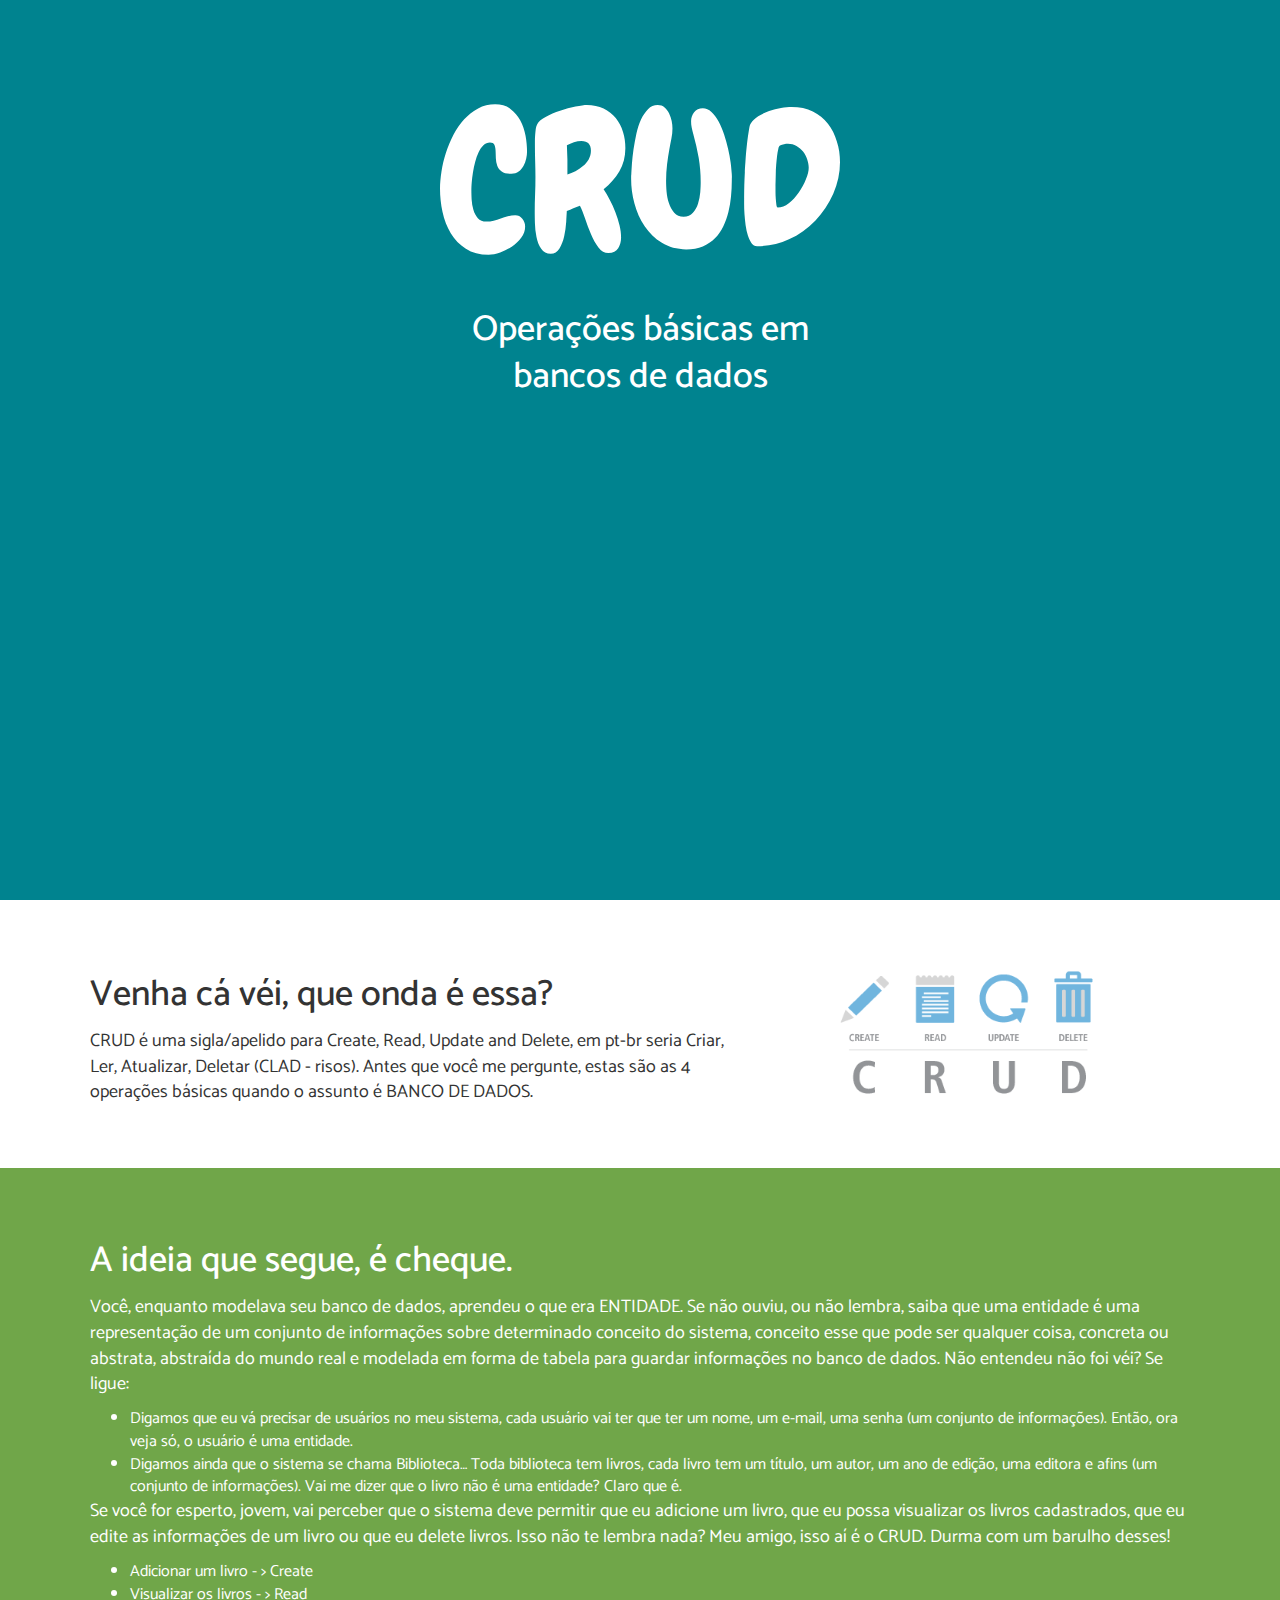
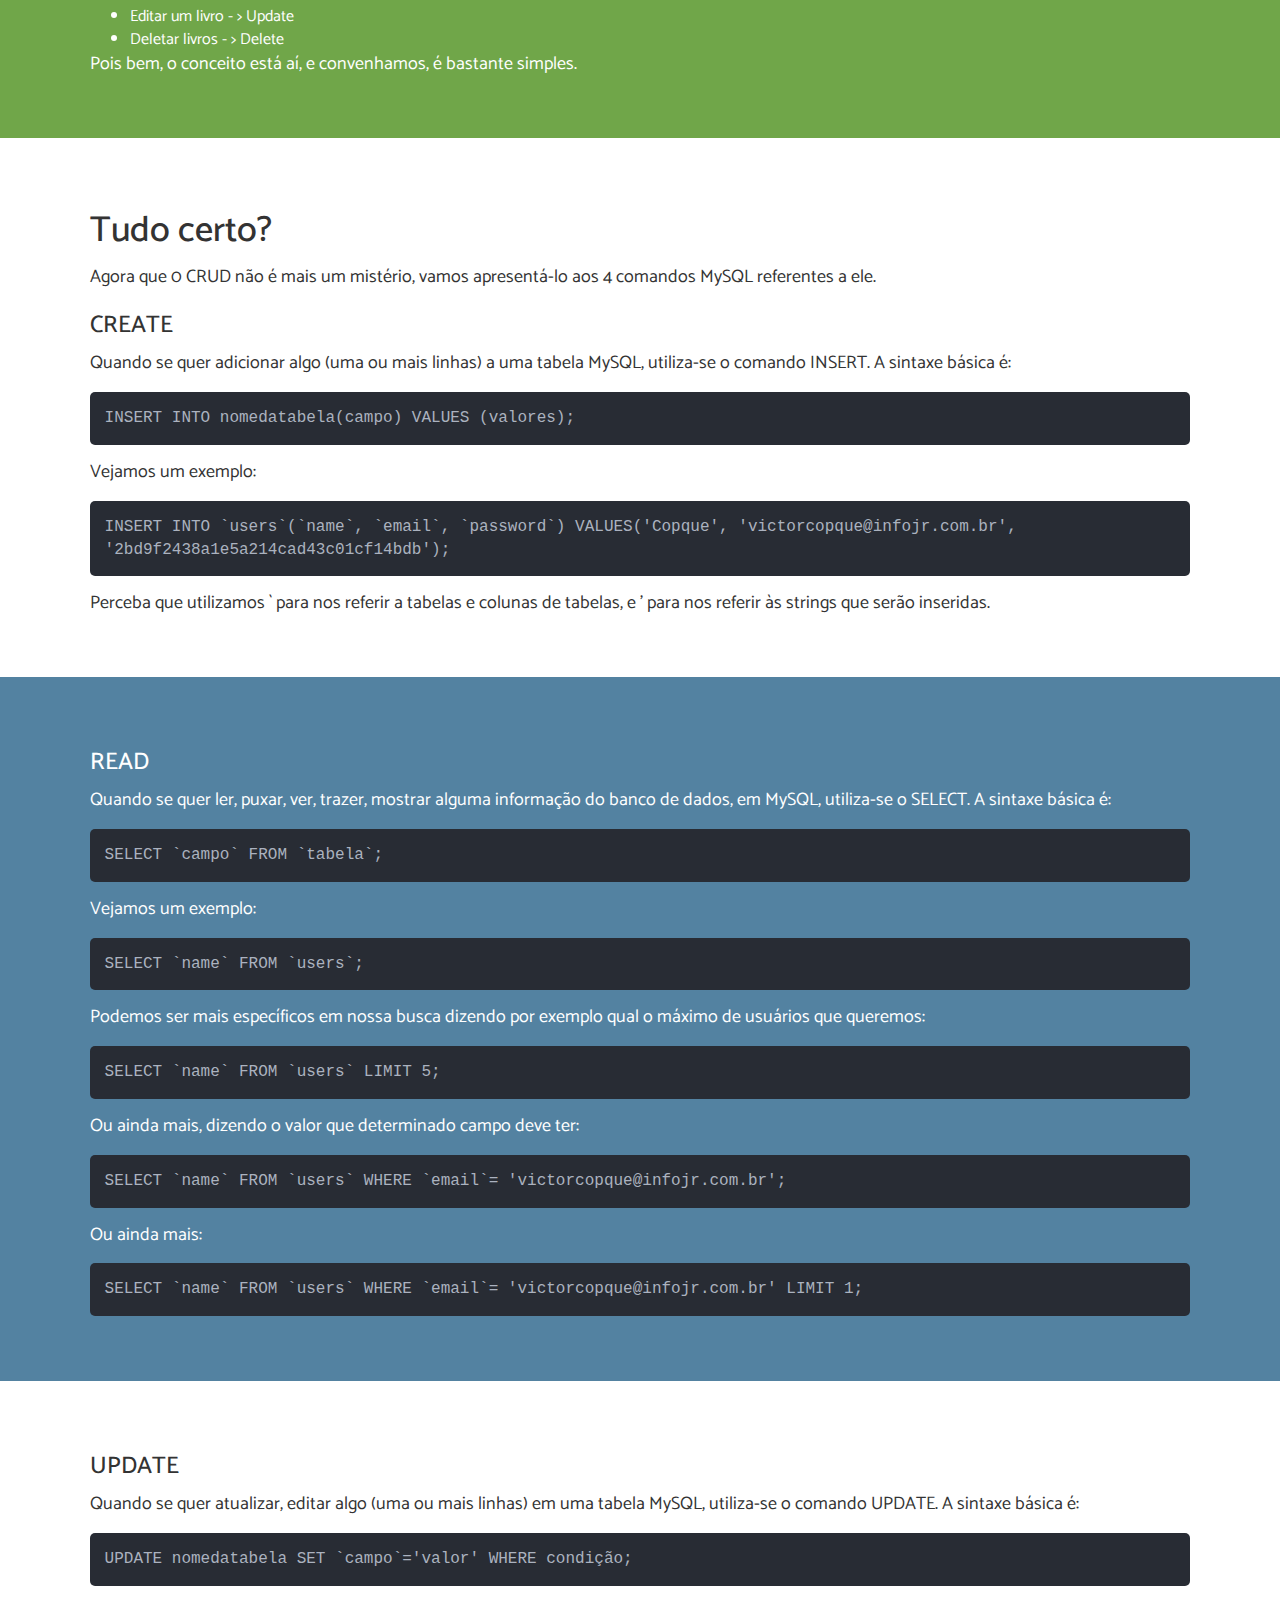
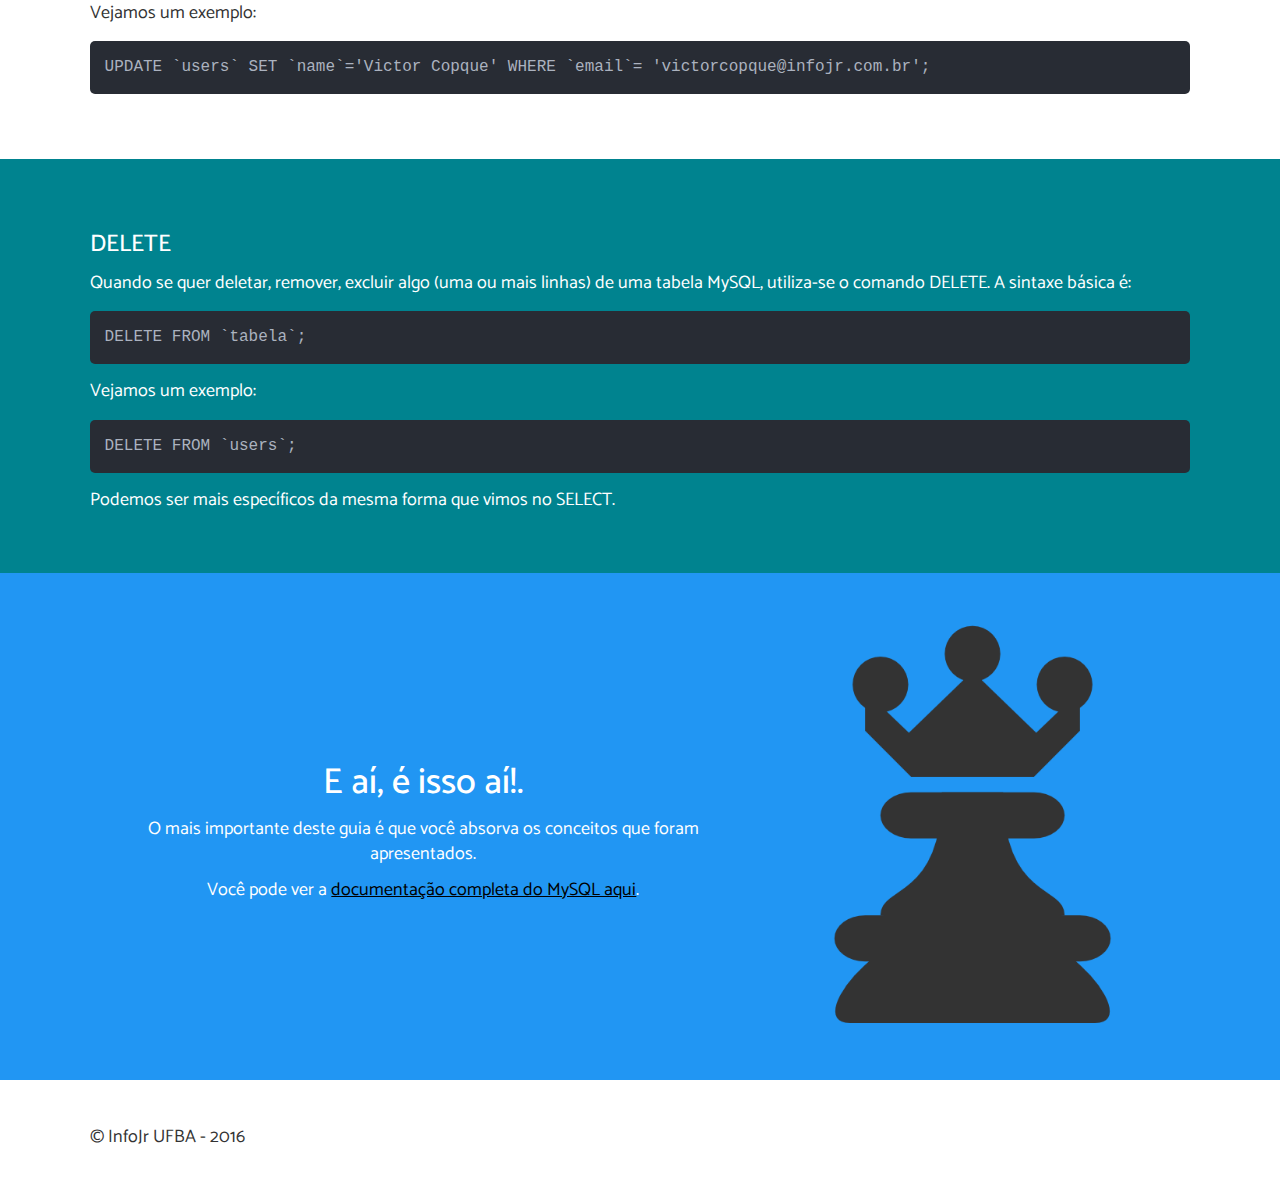
==== crud/index.html @ 47a041d0 "Inicia guia sobre CRUD" ====
<!DOCTYPE html>
<html>
    <head>
        <meta charset="utf-8">
        <link rel="stylesheet" href="assets/css/manualTrainee.css">
        <link rel="icon" type="image/png" href="assets/img/infojr-ico.svg">
        <title>Guias - MySQL</title>
    </head>
    <body>
        <section class="center full dark-blue">
            <div class="image">
                <img src="assets/img/crud.svg" alt="" />
                <h1>Operações básicas em bancos de dados</h1>
            </div>
        </section>
        <section>
            <div class="text">
                <h1>Venha cá véi, que onda é essa?</h1>
                <p>
                    CRUD é uma sigla/apelido para Create, Read, Update and Delete, em pt-br seria Criar, Ler, Atualizar, Deletar (CLAD - risos). Antes que você me pergunte, estas são as 4 operações básicas quando o assunto é BANCO DE DADOS.
                </p>
            </div>
            <div class="image">
                <img class="reduces" src="assets/img/crud.png" alt="" />
            </div>
        </section>
        <section class="green">
            <div>
                <h1>A ideia que segue, é cheque.</h1>
                <p>
                    Você, enquanto modelava seu banco de dados, aprendeu o que era ENTIDADE. Se não ouviu, ou não lembra, saiba que uma entidade é uma representação de um conjunto de informações sobre determinado conceito do sistema, conceito esse que pode ser qualquer coisa, concreta ou abstrata, abstraída do mundo real e modelada em forma de tabela para guardar informações no banco de dados. Não entendeu não foi véi? Se ligue:
                </p>
                <ul>
                    <li>
                        Digamos que eu vá precisar de usuários no meu sistema, cada usuário vai ter que ter um nome, um e-mail, uma senha (um conjunto de informações). Então, ora veja só, o usuário é uma entidade.
                    </li>
                    <li>
                        Digamos ainda que o sistema se chama Biblioteca… Toda biblioteca tem livros, cada livro tem um título, um autor, um ano de edição, uma editora e afins (um conjunto de informações). Vai me dizer que o livro não é uma entidade? Claro que é.
                    </li>
                </ul>
                <p>
                    Se você for esperto, jovem, vai perceber que o sistema deve permitir que eu adicione um livro, que eu possa visualizar os livros cadastrados, que eu edite as informações de um livro ou que eu delete livros. Isso não te lembra nada? Meu amigo, isso aí é o CRUD. Durma com um barulho desses!
                </p>
                <ul>
                    <li>Adicionar um livro - > Create</li>
                    <li>Visualizar os livros - > Read</li>
                    <li>Editar um livro - > Update</li>
                    <li>Deletar livros - > Delete</li>
                </ul>
                <p>Pois bem, o conceito está aí, e convenhamos, é bastante simples.</p>
            </div>
        </section>
        <section>
            <h1>Tudo certo?</h1>
            <p>
                Agora que 0 CRUD não é mais um mistério, vamos apresentá-lo aos 4 comandos MySQL referentes a ele.
            </p>
            <h3>CREATE</h3>
            <p>
                Quando se quer adicionar algo (uma ou mais linhas) a uma tabela MySQL, utiliza-se o comando INSERT. A sintaxe básica é:
            </p>
            <div class="code-block">
                <code>
                    INSERT INTO nomedatabela(campo) VALUES (valores);
                </code>
            </div>
            <p>
                Vejamos um exemplo:
            </p>
            <div class="code-block">
                <code>
                    INSERT INTO `users`(`name`, `email`, `password`) VALUES('Copque', 'victorcopque@infojr.com.br', '2bd9f2438a1e5a214cad43c01cf14bdb');
                </code>
            </div>
            <p>
                Perceba que utilizamos ` para nos referir a tabelas e colunas de tabelas, e ' para nos referir às strings que serão inseridas.
            </p>
        </section>
        <section class="mysql-blue">
            <h3>READ</h3>
            <p>
                Quando se quer ler, puxar, ver, trazer, mostrar alguma informação do banco de dados, em MySQL, utiliza-se o SELECT. A sintaxe básica é:
            </p>
            <div class="code-block">
                <code>
                    SELECT `campo` FROM `tabela`;
                </code>
            </div>
            <p>Vejamos um exemplo:</p>
            <div class="code-block">
                <code>
                    SELECT `name` FROM `users`;
                </code>
            </div>
            <p>
                Podemos ser mais específicos em nossa busca dizendo por exemplo qual o máximo de usuários que queremos:
            </p>
            <div class="code-block">
                <code>
                    SELECT `name` FROM `users` LIMIT 5;
                </code>
            </div>
            <p>Ou ainda mais, dizendo o valor que determinado campo deve ter:</p>
            <div class="code-block">
                <code>
                    SELECT `name` FROM `users` WHERE `email`= 'victorcopque@infojr.com.br';
                </code>
            </div>
            <p>Ou ainda mais:</p>
            <div class="code-block">
                <code>
                    SELECT `name` FROM `users` WHERE `email`= 'victorcopque@infojr.com.br' LIMIT 1;
                </code>
            </div>
        </section>
        <section>
            <h3>UPDATE</h3>
            <p>
                Quando se quer atualizar, editar algo (uma ou mais linhas) em uma tabela MySQL, utiliza-se o comando UPDATE. A sintaxe básica é:
            </p>
            <div class="code-block">
                <code>
                    UPDATE nomedatabela SET `campo`='valor' WHERE condição;
                </code>
            </div>
            <p>Vejamos um exemplo:</p>
            <div class="code-block">
                <code>
                    UPDATE `users` SET `name`='Victor Copque' WHERE `email`= 'victorcopque@infojr.com.br';
                </code>
            </div>
        </section>
        <section class="dark-blue">
            <h3>DELETE</h3>
            <p>
                Quando se quer deletar, remover, excluir algo (uma ou mais linhas) de uma tabela MySQL, utiliza-se o comando DELETE. A sintaxe básica é:
            </p>
            <div class="code-block">
                <code>
                    DELETE FROM `tabela`;
                </code>
            </div>
            <p>Vejamos um exemplo:</p>
            <div class="code-block">
                <code>
                    DELETE FROM `users`;
                </code>
            </div>
            <p>
                Podemos ser mais específicos da mesma forma que vimos no SELECT.
            </p>
        </section>

        <section class="blue center">
            <div class="text">
                <h1>
                    E aí, é isso aí!.
                </h1>
                <p>
                    O mais importante deste guia é que você absorva os conceitos que foram apresentados.
                </p>
                <p>
                    Você pode ver a <a style="color:#000" href="https://dev.mysql.com/doc/refman/5.5/en/" target="_blank">documentação completa do MySQL aqui</a>.
                </p>
            </div>
            <div class="image">
                <img src="assets/img/queen.png" alt="" />
            </div>
        </section>
        <footer>
            <p>
                © InfoJr UFBA - 2016
            </p>
        </footer>
    </body>
</html>
---- crud/assets/css/manualTrainee.css ----
@import url(https://fonts.googleapis.com/css?family=Catamaran:400,500,300,100,600,700,200,800);
/* Helpers */
.center-flex {
  display: flex;
  flex-flow: row wrap;
  justify-content: center; }
  .center-flex > * {
    margin: 7.5px; }

.start-flex {
  display: flex;
  flex-flow: row wrap;
  justify-content: flex-start; }
  .start-flex > * {
    margin: 7.5px; }

.end-flex {
  display: flex;
  flex-flow: row wrap;
  justify-content: flex-end; }
  .end-flex > * {
    margin: 7.5px; }

.btn, .btn-bounce-r, .btn-send {
  background-color: #FFF;
  border-radius: 3px;
  border: 1px solid;
  cursor: pointer;
  display: block;
  font-family: "Catamaran", Helvetica, Arial, sans-serif;
  font-size: 18px;
  margin: 15px auto;
  padding: 6px 20px; }

/* LAYOUTS - Page layout styles */
* {
  box-sizing: border-box;
  -moz-box-sizing: border-box;
  -webkit-box-sizing: border-box; }

html, body {
  width: 100%;
  height: 100%;
  margin: 0;
  padding: 0;
  color: #333; }

body {
  font-family: "Catamaran", Helvetica, Arial, sans-serif;
  font-size: 16px;
  line-height: 1.42857; }

textarea {
  resize: none; }

ul {
  margin: 0; }

section {
  width: 100%;
  padding: 50px 7%; }
  section:after {
    clear: both;
    content: "";
    display: block; }
  section .text, section .text-right {
    width: 60%;
    display: inline-block;
    vertical-align: middle; }
    section .text .image, section .text-right .image {
      display: inline-block;
      vertical-align: middle; }
  section .text-right {
    padding-left: 30px; }
  section .image {
    width: 39%;
    display: inline-block;
    vertical-align: middle;
    text-align: center;
    padding: 0 15px; }
    section .image figure {
      margin: 0; }
    section .image svg, section .image img {
      max-width: 100%; }
  @media (max-width: 768px) {
    section .text, section .text-right {
      width: 100%;
      text-align: justify;
      padding: 0; }
    section .image {
      width: 100%; }
      section .image svg, section .image img {
        max-width: 50%; } }

@media screen and (max-width: 520px) {
  section {
    overflow: hidden;
    padding: 50px 3% !important; } }
.bg {
  background-image: url("../img/app.png"); }
  .bg h1, .bg p, .bg b {
    background-color: #FFF; }

.center {
  text-align: center; }

.full {
  min-height: 100%; }

.justify {
  text-align: justify;
  background-color: #FFF;
  padding: 0 15px; }

.align-top {
  vertical-align: top !important; }

.w-box {
  padding: 30px;
  width: 80% !important;
  border: 1px solid #FFF;
  border-radius: 6px; }

video {
  width: 100%; }

.code-block {
  background-color: #282c34;
  border-radius: 5px;
  color: #abb2bf;
  display: block;
  margin: 15px 0;
  padding: 15px;
  text-align: left; }
  .code-block code {
    display: block; }
    .code-block code span {
      color: #3F4553; }

.sxs {
  display: none !important; }

@media (max-width: 520px) {
  .sxs {
    display: inline-block !important; } }
@media (max-width: 520px) {
  .hxs {
    display: none !important; } }
footer {
  background-color: #FFF;
  color: #333;
  padding-bottom: 30px;
  padding: 30px 7%;
  position: relative; }
  footer img {
    width: 150px;
    margin-bottom: 15px;
    filter: brightness(100); }
  footer p {
    margin-top: 15px;
    margin-bottom: 0; }

header {
  background-color: #7cb124;
  color: #FFF;
  height: 60px;
  padding: 0 7%;
  width: 100%; }
  header ul {
    padding: 0;
    margin: 0;
    list-style: none;
    float: right; }
  header li {
    display: inline-block;
    padding: 20px; }

h1, h2, h3 {
  margin-bottom: 10px;
  margin-top: 20px; }

h4, h5, h6 {
  margin-bottom: 10px;
  margin-top: 10px; }

h1, h2, h3, h4, h5, h6 {
  color: inherit;
  font-family: inherit;
  font-weight: 500;
  line-height: 1.3; }

h1 {
  font-size: 36px; }

h2 {
  font-size: 28px; }

h3 {
  font-size: 24px; }

h4 {
  font-size: 18px; }

h5 {
  font-size: 14px; }

h6 {
  font-size: 12px; }

p {
  font-size: 18px;
  margin: 0 0 10px; }

/* COMPONENTS */
.btn-bounce-r {
  color: #00BABA;
  vertical-align: middle;
  position: relative;
  -webkit-transform: translateZ(0);
  -moz-transform: translateZ(0);
  transform: translateZ(0);
  -webkit-transition: color 0.5s;
  -moz-transition: color 0.5s;
  transition: color 0.5s;
  -webkit-backface-visibility: hidden;
  -moz-backface-visibility: hidden;
  backface-visibility: hidden; }
  .btn-bounce-r:before {
    background-color: #00BABA;
    border-radius: 3px;
    bottom: 0;
    content: "";
    left: 0;
    position: absolute;
    right: 0;
    top: 0;
    z-index: -1;
    -webkit-transform: scaleX(0);
    -moz-transform: scaleX(0);
    transform: scaleX(0);
    -webkit-transition: transform 0.5s;
    -moz-transition: transform 0.5s;
    transition: transform 0.5s;
    -webkit-transform-origin: 50%;
    -moz-transform-origin: 50%;
    transform-origin: 50%; }
  .btn-bounce-r:hover {
    color: #FFF; }
    .btn-bounce-r:hover:before {
      -webkit-transform: scaleX(1);
      -moz-transform: scaleX(1);
      transform: scaleX(1);
      -webkit-transition-timing-function: cubic-bezier(0.52, 1.64, 0.37, 0.66);
      -moz-transition-timing-function: cubic-bezier(0.52, 1.64, 0.37, 0.66);
      transition-timing-function: cubic-bezier(0.52, 1.64, 0.37, 0.66); }
.btn-send {
  min-width: 30%;
  color: #314F4F;
  vertical-align: middle;
  position: relative;
  -webkit-transform: translateZ(0);
  -moz-transform: translateZ(0);
  transform: translateZ(0);
  -webkit-transition: color 0.5s;
  -moz-transition: color 0.5s;
  transition: color 0.5s;
  -webkit-backface-visibility: hidden;
  -moz-backface-visibility: hidden;
  backface-visibility: hidden; }
  .btn-send:before {
    background-color: #314F4F;
    border-radius: 3px;
    bottom: 0;
    content: "";
    left: 0;
    position: absolute;
    right: 0;
    top: 0;
    z-index: -1;
    -webkit-transform: scaleX(0);
    -moz-transform: scaleX(0);
    transform: scaleX(0);
    -webkit-transition: transform 0.5s;
    -moz-transition: transform 0.5s;
    transition: transform 0.5s;
    -webkit-transform-origin: 50%;
    -moz-transform-origin: 50%;
    transform-origin: 50%; }
  .btn-send:hover {
    color: #FFF; }
    .btn-send:hover:before {
      -webkit-transform: scaleX(1);
      -moz-transform: scaleX(1);
      transform: scaleX(1);
      -webkit-transition-timing-function: cubic-bezier(0.52, 1.64, 0.37, 0.66);
      -moz-transition-timing-function: cubic-bezier(0.52, 1.64, 0.37, 0.66);
      transition-timing-function: cubic-bezier(0.52, 1.64, 0.37, 0.66); }

.green {
  background-color: #70A649;
  border-color: #70A649;
  color: #FFF; }
  .green:hover {
    background-color: nill; }

.dark-blue {
  background-color: #00838F;
  border-color: #00838F;
  color: #FFF; }
  .dark-blue:hover {
    background-color: nill; }

.blue {
  background-color: #2196F3;
  border-color: #2196F3;
  color: #FFF; }
  .blue:hover {
    background-color: nill; }

.red {
  background-color: #F44336;
  border-color: #F44336;
  color: #FFF; }
  .red:hover {
    background-color: nill; }

.deed-purple {
  background-color: #6024C7;
  border-color: #6024C7;
  color: #FFF; }
  .deed-purple:hover {
    background-color: nill; }

.pink {
  background-color: #e91e63;
  border-color: #e91e63;
  color: #FFF; }
  .pink:hover {
    background-color: nill; }

.grey {
  background-color: #E3E4E6;
  border-color: #E3E4E6;
  color: #333; }
  .grey:hover {
    background-color: nill; }

.sass-pink {
  background-color: #CF649A;
  border-color: #CF649A;
  color: #FFF; }
  .sass-pink:hover {
    background-color: nill; }

.wini {
  background-color: #A33239;
  border-color: #A33239;
  color: #FFF; }
  .wini:hover {
    background-color: nill; }

.border-sass-pink {
  background-color: #FFF;
  border-color: #CF649A;
  color: #333; }
  .border-sass-pink:hover {
    background-color: nill; }

.mysql-blue {
  background-color: #5382A1;
  border-color: #5382A1;
  color: #FFF; }
  .mysql-blue:hover {
    background-color: nill; }

.mysql-orange {
  background-color: #FFA518;
  border-color: #FFA518;
  color: #333; }
  .mysql-orange:hover {
    background-color: nill; }

.tag, .tag-blue, .tag-green, .tag-orange, .tag-red {
  border-radius: 3px;
  border: 1px solid;
  cursor: pointer;
  display: inline-block;
  margin: 2.5px;
  padding: 5px 10px; }
  .tag-blue {
    background-color: #314F4F;
    border-color: #314F4F;
    color: #FFF;
    vertical-align: middle;
    position: relative;
    -webkit-transform: translateZ(0);
    -moz-transform: translateZ(0);
    transform: translateZ(0);
    -webkit-transition: color 0.5s;
    -moz-transition: color 0.5s;
    transition: color 0.5s;
    -webkit-backface-visibility: hidden;
    -moz-backface-visibility: hidden;
    backface-visibility: hidden; }
    .tag-blue:hover {
      background-color: nill; }
    .tag-blue:before {
      background-color: #FFF;
      border-radius: 3px;
      bottom: 0;
      content: "";
      left: 0;
      position: absolute;
      right: 0;
      top: 0;
      z-index: -1;
      -webkit-transform: scaleX(0);
      -moz-transform: scaleX(0);
      transform: scaleX(0);
      -webkit-transition: transform 0.5s;
      -moz-transition: transform 0.5s;
      transition: transform 0.5s;
      -webkit-transform: scaleY(0);
      -moz-transform: scaleY(0);
      transform: scaleY(0);
      -webkit-transform-origin: 50% 0;
      -moz-transform-origin: 50% 0;
      transform-origin: 50% 0; }
    .tag-blue:hover {
      color: #333; }
      .tag-blue:hover:before {
        -webkit-transform: scaleX(1);
        -moz-transform: scaleX(1);
        transform: scaleX(1);
        -webkit-transition-timing-function: cubic-bezier(0.52, 1.64, 0.37, 0.66);
        -moz-transition-timing-function: cubic-bezier(0.52, 1.64, 0.37, 0.66);
        transition-timing-function: cubic-bezier(0.52, 1.64, 0.37, 0.66); }
  .tag-green {
    background-color: #7CB124;
    border-color: #7CB124;
    color: #FFF;
    vertical-align: middle;
    position: relative;
    -webkit-transform: translateZ(0);
    -moz-transform: translateZ(0);
    transform: translateZ(0);
    -webkit-transition: color 0.5s;
    -moz-transition: color 0.5s;
    transition: color 0.5s;
    -webkit-backface-visibility: hidden;
    -moz-backface-visibility: hidden;
    backface-visibility: hidden; }
    .tag-green:hover {
      background-color: nill; }
    .tag-green:before {
      background-color: #FFF;
      border-radius: 3px;
      bottom: 0;
      content: "";
      left: 0;
      position: absolute;
      right: 0;
      top: 0;
      z-index: -1;
      -webkit-transform: scaleX(0);
      -moz-transform: scaleX(0);
      transform: scaleX(0);
      -webkit-transition: transform 0.5s;
      -moz-transition: transform 0.5s;
      transition: transform 0.5s;
      -webkit-transform-origin: 100% 50%;
      -moz-transform-origin: 100% 50%;
      transform-origin: 100% 50%; }
    .tag-green:hover {
      color: #333; }
      .tag-green:hover:before {
        -webkit-transform: scaleX(1);
        -moz-transform: scaleX(1);
        transform: scaleX(1);
        -webkit-transition-timing-function: cubic-bezier(0.52, 1.64, 0.37, 0.66);
        -moz-transition-timing-function: cubic-bezier(0.52, 1.64, 0.37, 0.66);
        transition-timing-function: cubic-bezier(0.52, 1.64, 0.37, 0.66); }
  .tag-orange {
    background-color: #EB891C;
    border-color: #EB891C;
    color: #FFF;
    vertical-align: middle;
    position: relative;
    -webkit-transform: translateZ(0);
    -moz-transform: translateZ(0);
    transform: translateZ(0);
    -webkit-transition: color 0.5s;
    -moz-transition: color 0.5s;
    transition: color 0.5s;
    -webkit-backface-visibility: hidden;
    -moz-backface-visibility: hidden;
    backface-visibility: hidden; }
    .tag-orange:hover {
      background-color: nill; }
    .tag-orange:before {
      background-color: #FFF;
      border-radius: 3px;
      bottom: 0;
      content: "";
      left: 0;
      position: absolute;
      right: 0;
      top: 0;
      z-index: -1;
      -webkit-transform: scaleX(0);
      -moz-transform: scaleX(0);
      transform: scaleX(0);
      -webkit-transition: transform 0.5s;
      -moz-transition: transform 0.5s;
      transition: transform 0.5s;
      -webkit-transform: scaleY(0);
      -moz-transform: scaleY(0);
      transform: scaleY(0);
      -webkit-transform-origin: 50% 100%;
      -moz-transform-origin: 50% 100%;
      transform-origin: 50% 100%; }
    .tag-orange:hover {
      color: #333; }
      .tag-orange:hover:before {
        -webkit-transform: scaleX(1);
        -moz-transform: scaleX(1);
        transform: scaleX(1);
        -webkit-transition-timing-function: cubic-bezier(0.52, 1.64, 0.37, 0.66);
        -moz-transition-timing-function: cubic-bezier(0.52, 1.64, 0.37, 0.66);
        transition-timing-function: cubic-bezier(0.52, 1.64, 0.37, 0.66); }
  .tag-red {
    background-color: #FA7459;
    border-color: #FA7459;
    color: #FFF;
    vertical-align: middle;
    position: relative;
    -webkit-transform: translateZ(0);
    -moz-transform: translateZ(0);
    transform: translateZ(0);
    -webkit-transition: color 0.5s;
    -moz-transition: color 0.5s;
    transition: color 0.5s;
    -webkit-backface-visibility: hidden;
    -moz-backface-visibility: hidden;
    backface-visibility: hidden; }
    .tag-red:hover {
      background-color: nill; }
    .tag-red:before {
      background-color: #FFF;
      border-radius: 3px;
      bottom: 0;
      content: "";
      left: 0;
      position: absolute;
      right: 0;
      top: 0;
      z-index: -1;
      -webkit-transform: scaleX(0);
      -moz-transform: scaleX(0);
      transform: scaleX(0);
      -webkit-transition: transform 0.5s;
      -moz-transition: transform 0.5s;
      transition: transform 0.5s;
      -webkit-transform-origin: 0 50%;
      -moz-transform-origin: 0 50%;
      transform-origin: 0 50%; }
    .tag-red:hover {
      color: #333; }
      .tag-red:hover:before {
        -webkit-transform: scaleX(1);
        -moz-transform: scaleX(1);
        transform: scaleX(1);
        -webkit-transition-timing-function: cubic-bezier(0.52, 1.64, 0.37, 0.66);
        -moz-transition-timing-function: cubic-bezier(0.52, 1.64, 0.37, 0.66);
        transition-timing-function: cubic-bezier(0.52, 1.64, 0.37, 0.66); }
  .tag-blue {
    background-color: #2196F3;
    border-color: #2196F3;
    color: #FFF;
    vertical-align: middle;
    position: relative;
    -webkit-transform: translateZ(0);
    -moz-transform: translateZ(0);
    transform: translateZ(0);
    -webkit-transition: color 0.5s;
    -moz-transition: color 0.5s;
    transition: color 0.5s;
    -webkit-backface-visibility: hidden;
    -moz-backface-visibility: hidden;
    backface-visibility: hidden; }
    .tag-blue:hover {
      background-color: nill; }
    .tag-blue:before {
      background-color: #FFF;
      border-radius: 3px;
      bottom: 0;
      content: "";
      left: 0;
      position: absolute;
      right: 0;
      top: 0;
      z-index: -1;
      -webkit-transform: scaleX(0);
      -moz-transform: scaleX(0);
      transform: scaleX(0);
      -webkit-transition: transform 0.5s;
      -moz-transition: transform 0.5s;
      transition: transform 0.5s;
      -webkit-transform-origin: 0 50%;
      -moz-transform-origin: 0 50%;
      transform-origin: 0 50%; }
    .tag-blue:hover {
      color: #333; }
      .tag-blue:hover:before {
        -webkit-transform: scaleX(1);
        -moz-transform: scaleX(1);
        transform: scaleX(1);
        -webkit-transition-timing-function: cubic-bezier(0.52, 1.64, 0.37, 0.66);
        -moz-transition-timing-function: cubic-bezier(0.52, 1.64, 0.37, 0.66);
        transition-timing-function: cubic-bezier(0.52, 1.64, 0.37, 0.66); }

.active {
  background-color: #FFF;
  color: #333; }

.text table, section .text-right table {
  border: 1px solid #FFF;
  border-collapse: collapse;
  width: 100%; }
  .text table.bg-white, section .text-right table.bg-white {
    border-color: #333; }
    .text table.bg-white td, section .text-right table.bg-white td {
      border-color: #333; }
  .text table td, section .text-right table td {
    border: 1px solid #FFF;
    padding: 10px 15px; }

/* PAGES - Individual styles */
.reduces {
  max-height: 300px; }

.tree {
  max-height: 500px; }

.tools {
  height: auto;
  display: table;
  text-align: center; }
  .tools h1 {
    color: #fff; }
  .tools main {
    width: 100%; }
  .tools .tool {
    width: 15%;
    display: inline-block;
    margin: 15px 30px;
    color: #FFF;
    text-decoration: none;
    vertical-align: top; }
    .tools .tool img {
      background-color: #fff;
      background-position: center;
      background-repeat: no-repeat;
      background-size: 100%;
      border-radius: 50%;
      border: 3px solid #FFF;
      display: inline-block;
      line-height: 10em;
      width: 100%;
      -webkit-transition: all 0.1s linear;
      -moz-transition: all 0.1s linear;
      transition: all 0.1s linear; }
      .tools .tool img:hover {
        box-shadow: 0px 0px 0px 5px #77BB53, 0px 0px 0px 10px #FFF; }

@media (max-width: 992px) {
  .tools .tool {
    width: 25%;
    margin: 15px; } }
@media (max-width: 520px) {
  .tools .tool {
    width: 40%;
    margin: 30px 7.5px; } }

/*# sourceMappingURL=manualTrainee.css.map */
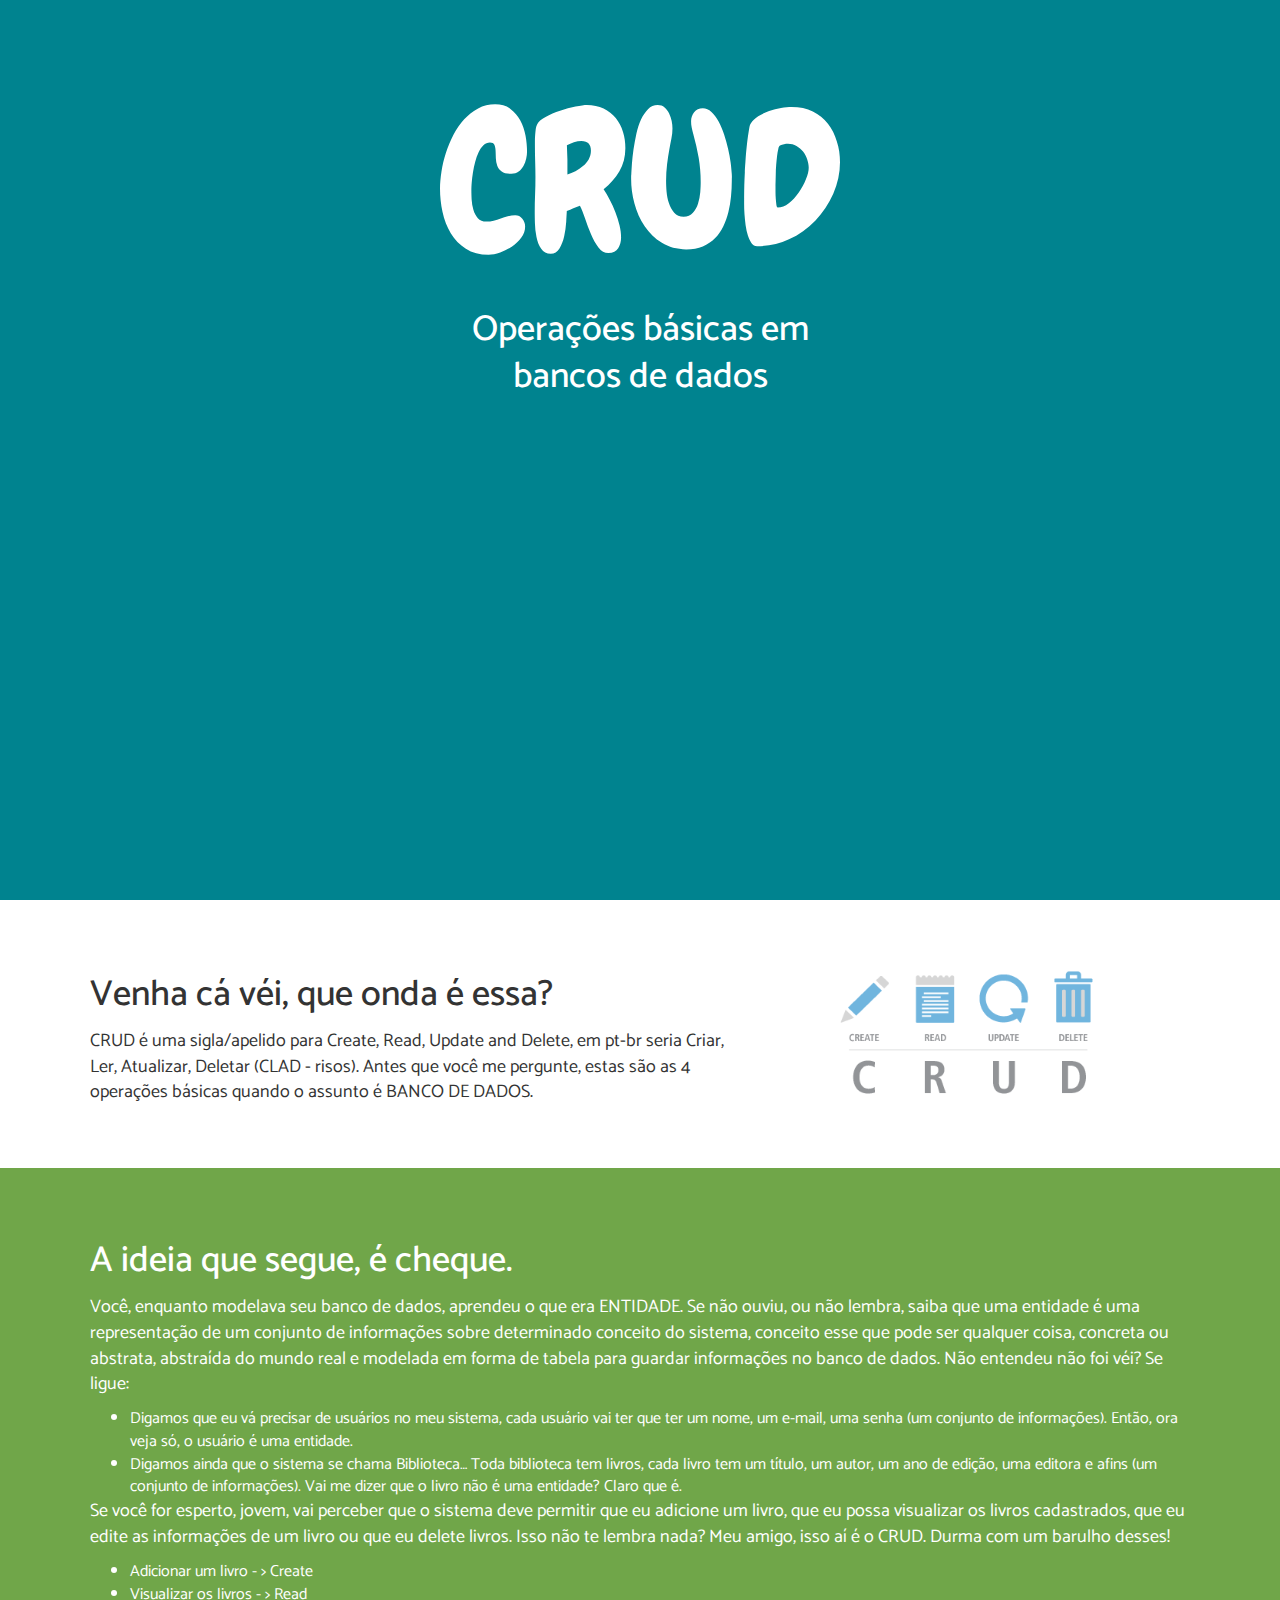
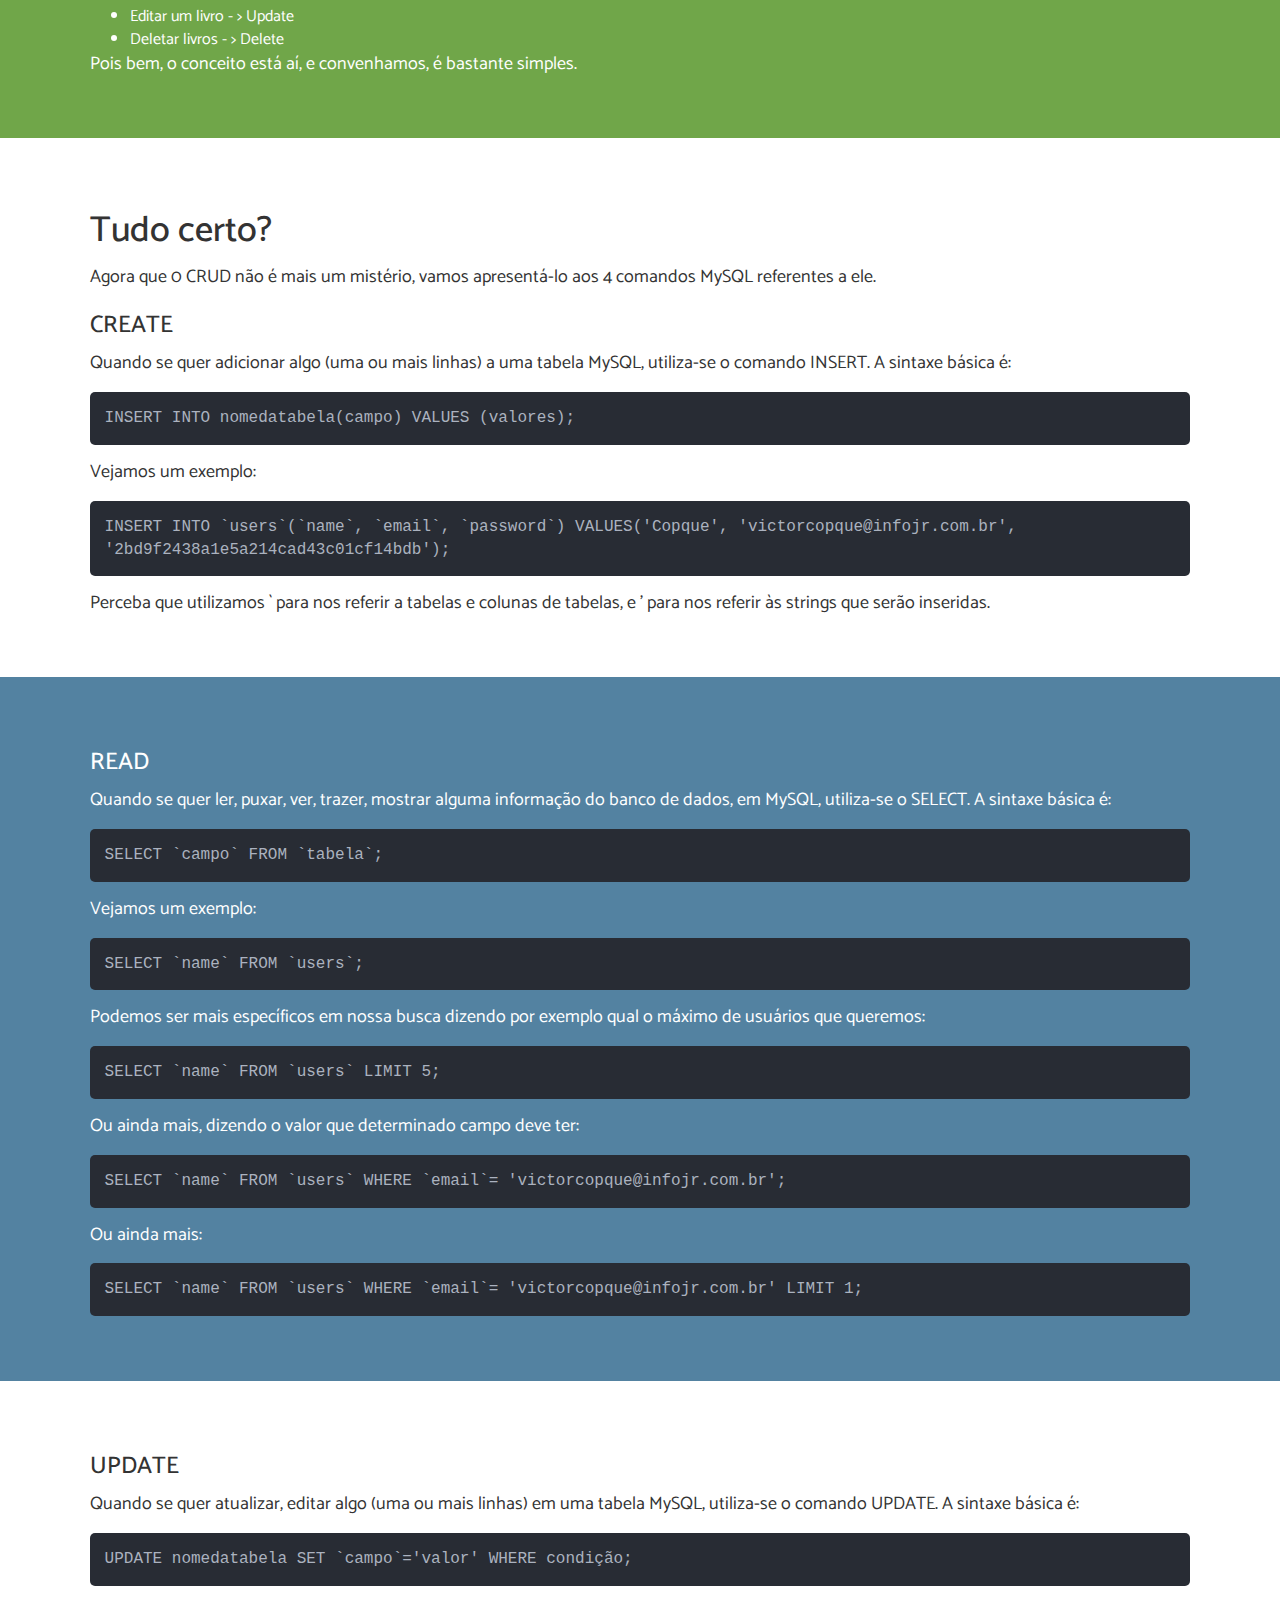
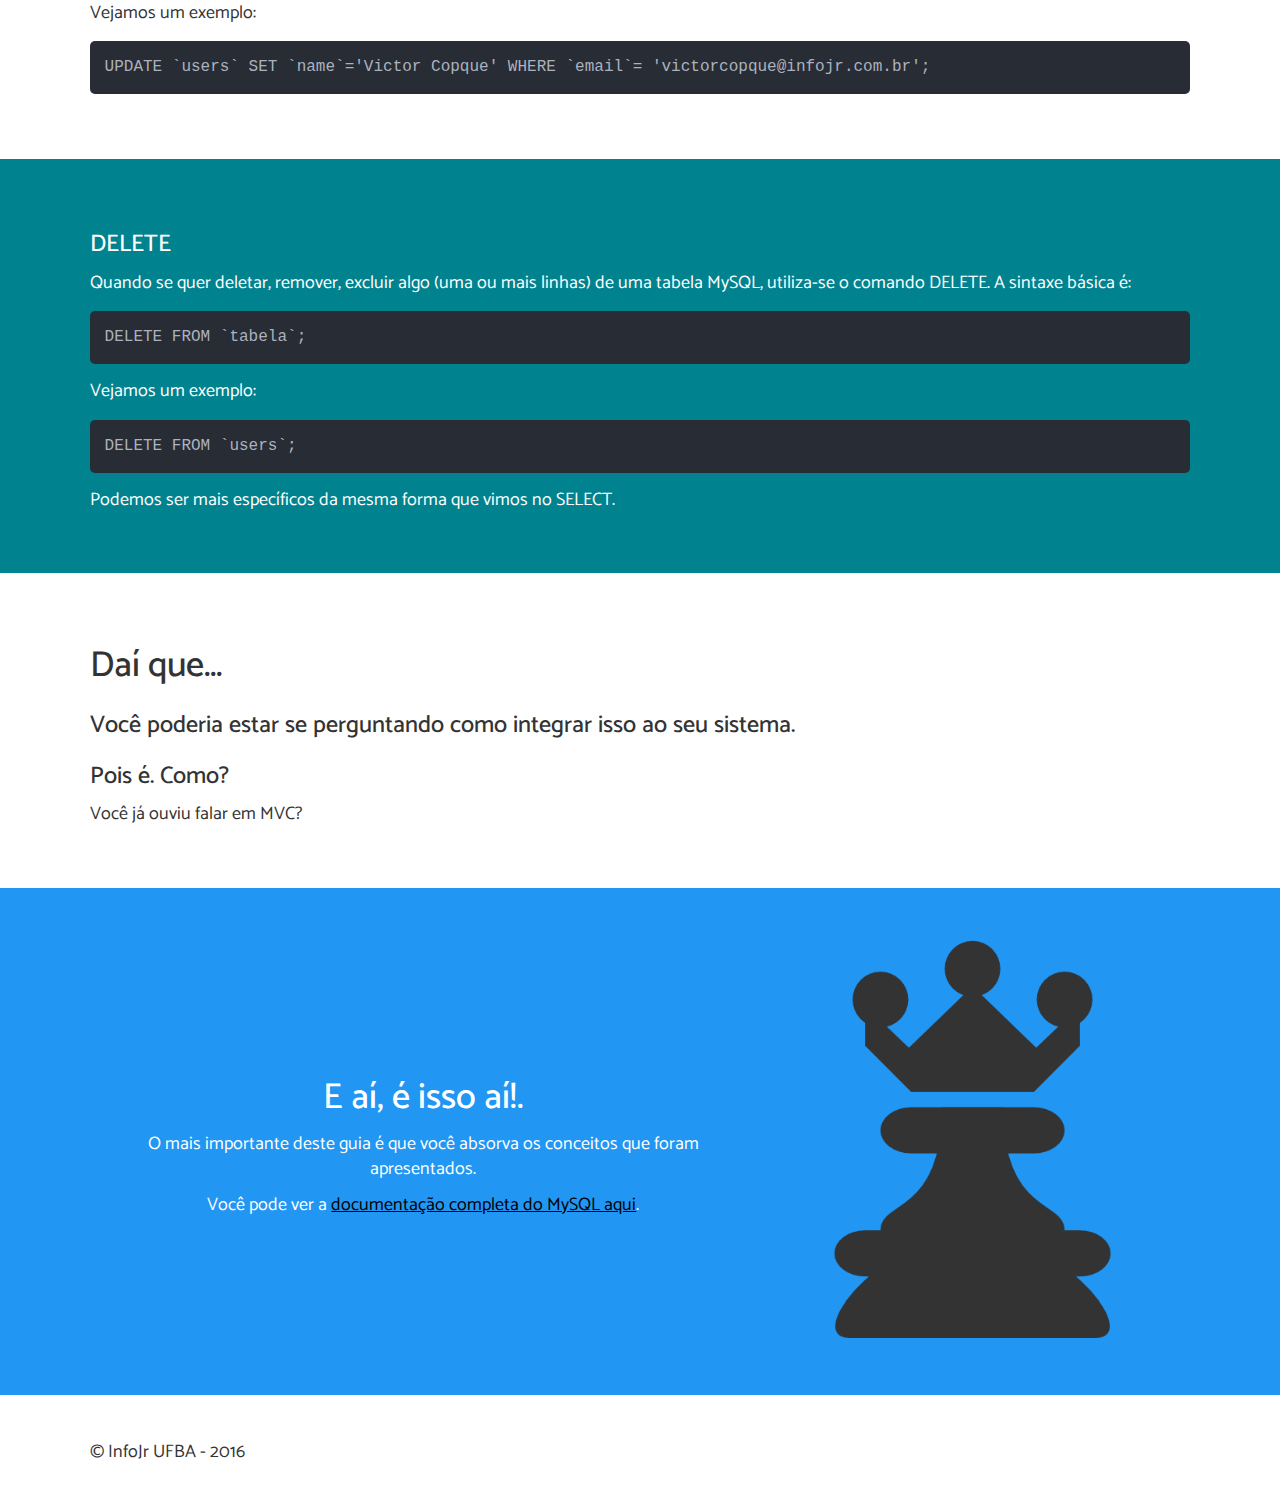
==== commit 69db86c3: "Update index.html" ====
--- a/crud/index.html
+++ b/crud/index.html
@@ -2,9 +2,10 @@
 <html>
     <head>
         <meta charset="utf-8">
+        <meta name="viewport" content="width=device-width, initial-scale=1">
         <link rel="stylesheet" href="assets/css/manualTrainee.css">
-        <link rel="icon" type="image/png" href="assets/img/infojr-ico.svg">
-        <title>Guias - MySQL</title>
+        <link rel="icon" type="image/ico" href="assets/img/infojr-ico.ico">
+        <title>Guias - CRUD</title>
     </head>
     <body>
         <section class="center full dark-blue">
@@ -150,6 +151,12 @@
                 Podemos ser mais específicos da mesma forma que vimos no SELECT.
             </p>
         </section>
+        <section>
+            <h1>Daí que...</h1>
+            <h3>Você poderia estar se perguntando como integrar isso ao seu sistema.</h3>
+            <h3>Pois é. Como?</h3>
+            <p>Você já ouviu falar em MVC?</p>
+        </section>
 
         <section class="blue center">
             <div class="text">
